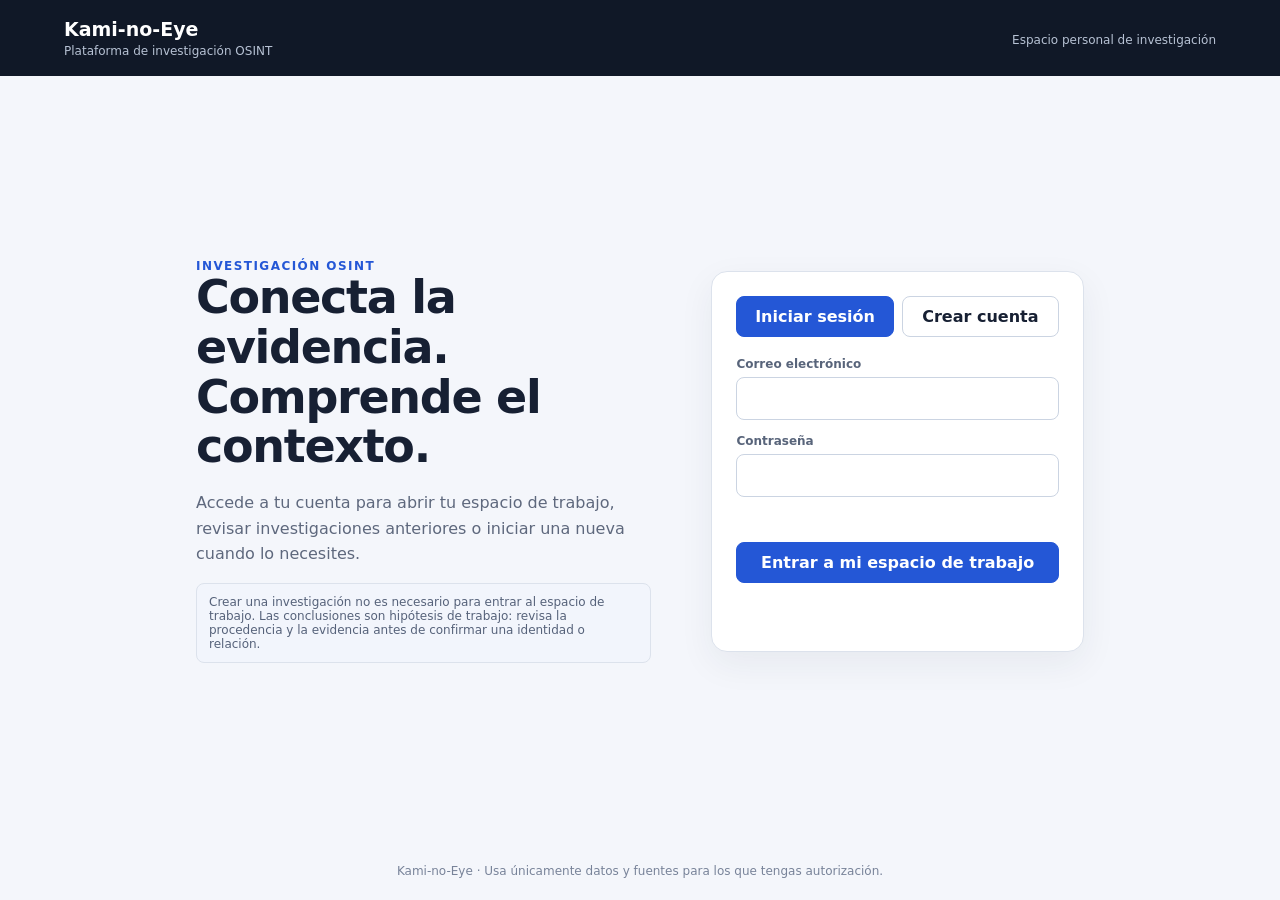
==== app/static/index.html @ b19dcb8b "Separate login and registration from the workspace dashboard" ====
<!doctype html>
<html lang="es"><head><meta charset="utf-8"><meta name="viewport" content="width=device-width, initial-scale=1"><meta name="color-scheme" content="light"><title>Kami-no-Eye · Acceso</title><style>
    :root{font-family:Inter,ui-sans-serif,system-ui,-apple-system,"Segoe UI",sans-serif;color:#172033;background:#f4f6fb;font-synthesis:none}
    *{box-sizing:border-box}body{margin:0;min-height:100vh;display:grid;grid-template-rows:auto 1fr auto}
    header{background:#101827;color:#fff;padding:18px clamp(18px,5vw,64px);display:flex;align-items:center;justify-content:space-between;gap:16px}
    header strong{font-size:19px}header span{display:block;color:#b7c2d4;font-size:12px;margin-top:4px}
    main{width:min(1000px,100%);margin:auto;padding:clamp(18px,5vw,56px);display:grid;grid-template-columns:1.1fr .9fr;gap:clamp(24px,5vw,60px);align-items:center}
    h1{font-size:clamp(30px,4vw,46px);line-height:1.08;letter-spacing:-1.3px;margin:0 0 18px}
    p{line-height:1.6;color:#5e687d}.eyebrow{font-size:12px;text-transform:uppercase;letter-spacing:.12em;font-weight:700;color:#2457d6}
    .card{background:#fff;border:1px solid #dce2ec;border-radius:16px;padding:24px;box-shadow:0 12px 35px #1c2b4610}
    .tabs{display:flex;gap:8px;margin-bottom:20px}.tabs button{flex:1}
    button,input{font:inherit}button{cursor:pointer;border:1px solid #cbd4e2;border-radius:8px;padding:10px 13px;background:#fff;color:#172033;font-weight:650}
    button.primary{background:#2457d6;color:#fff;border-color:#2457d6}button:disabled{opacity:.55;cursor:wait}
    .field{margin-bottom:14px}.field label{display:block;font-size:12px;font-weight:650;color:#58647a;margin-bottom:6px}
    input{width:100%;border:1px solid #cbd4e2;border-radius:8px;padding:11px 12px;background:#fff;color:#172033}
    form[hidden],section[hidden]{display:none!important}.error{color:#b42318;font-size:13px;min-height:18px}.notice{padding:11px 12px;background:#f2f5fc;border:1px solid #dce2ec;border-radius:8px;font-size:12px;color:#56627a}
    .full{width:100%}.secondary{margin-top:8px}.footer{padding:18px;text-align:center;font-size:12px;color:#788399}\n    .workspace-actions{display:flex;gap:8px;flex-wrap:wrap;margin:18px 0}.workspace-actions button{flex:1;min-width:140px}.job-list{display:grid;gap:10px;margin:16px 0}.job-card{border:1px solid #dce2ec;border-radius:10px;padding:14px;background:#fbfcff}.job-card h3{font-size:15px;margin:0 0 7px;overflow-wrap:anywhere}.job-card p{font-size:12px;margin:4px 0}.job-card a{color:#2457d6;font-weight:700}.job-meta{display:flex;gap:8px;flex-wrap:wrap;color:#58647a;font-size:12px}.empty-state{padding:18px;border:1px dashed #cbd4e2;border-radius:10px;text-align:center;color:#58647a;font-size:13px}.section-heading{font-size:16px;margin:24px 0 8px}
    #workspace[hidden]{display:none!important}
    @media(max-width:720px){main{grid-template-columns:1fr;gap:20px}.intro{padding:8px 2px}header{align-items:flex-start;flex-direction:column}}
  
body{display:block;min-height:100vh}main{min-height:calc(100vh - 130px)}[hidden]{display:none!important}
</style></head><body>
<header><div><strong>Kami-no-Eye</strong><span>Plataforma de investigación OSINT</span></div><div><span id="headerStatus">Espacio personal de investigación</span></div></header>
<main>
<section class="intro"><div class="eyebrow">Investigación OSINT</div><h1>Conecta la evidencia. Comprende el contexto.</h1><p>Accede a tu cuenta para abrir tu espacio de trabajo, revisar investigaciones anteriores o iniciar una nueva cuando lo necesites.</p><div class="notice">Crear una investigación no es necesario para entrar al espacio de trabajo. Las conclusiones son hipótesis de trabajo: revisa la procedencia y la evidencia antes de confirmar una identidad o relación.</div></section>
<section class="card" aria-label="Acceso a Kami-no-Eye"><div id="authPanel">
<div class="tabs" role="tablist" aria-label="Autenticación"><button class="primary" type="button" id="loginTab" role="tab" aria-selected="true">Iniciar sesión</button><button type="button" id="registerTab" role="tab" aria-selected="false">Crear cuenta</button></div>
<form id="loginForm"><div class="field"><label for="loginEmail">Correo electrónico</label><input id="loginEmail" type="email" autocomplete="username" maxlength="320" required></div><div class="field"><label for="loginPassword">Contraseña</label><input id="loginPassword" type="password" autocomplete="current-password" maxlength="1024" required></div><p class="error" id="loginError" role="alert" aria-live="polite"></p><button class="primary full" type="submit" id="loginButton">Entrar a mi espacio de trabajo</button></form>
<form id="registerForm" hidden><p class="notice">Crea una cuenta de investigador. La contraseña debe tener al menos 12 caracteres. El acceso a organizaciones requiere que un administrador te añada.</p><div class="field"><label for="registerEmail">Correo electrónico</label><input id="registerEmail" type="email" autocomplete="email" maxlength="320" required></div><div class="field"><label for="registerPassword">Contraseña (mínimo 12 caracteres)</label><input id="registerPassword" type="password" autocomplete="new-password" minlength="12" maxlength="1024" required></div><div class="field"><label for="registerConfirm">Confirmar contraseña</label><input id="registerConfirm" type="password" autocomplete="new-password" minlength="12" maxlength="1024" required></div><p class="error" id="registerError" role="alert" aria-live="polite"></p><button class="primary full" type="submit" id="registerButton">Crear cuenta y entrar</button></form>
</div><p class="error" id="sessionError" role="alert" aria-live="polite"></p></section>
</main><div class="footer">Kami-no-Eye · Usa únicamente datos y fuentes para los que tengas autorización.</div>
<script>
const API='/api/v1',TOKEN_KEY='kami:access-token',$=id=>document.getElementById(id);
function token(){return localStorage.getItem(TOKEN_KEY)}
async function request(path,options={}){const headers={'Content-Type':'application/json',...(options.headers||{})};if(token())headers.Authorization='Bearer '+token();const r=await fetch(API+path,{...options,headers});let data=null;try{data=await r.json()}catch{}if(!r.ok)throw new Error(data?.detail||'Error HTTP '+r.status);return data}
function setTab(tab){const login=tab==='login';$('loginForm').hidden=!login;$('registerForm').hidden=login;$('loginTab').classList.toggle('primary',login);$('registerTab').classList.toggle('primary',!login);$('loginTab').setAttribute('aria-selected',String(login));$('registerTab').setAttribute('aria-selected',String(!login));$('loginError').textContent='';$('registerError').textContent=''}
async function establishSession(data){localStorage.setItem(TOKEN_KEY,data.access_token);await request('/auth/me');location.replace('/ui/workspace')}
$('loginTab').onclick=()=>setTab('login');$('registerTab').onclick=()=>setTab('register');
$('loginForm').addEventListener('submit',async e=>{e.preventDefault();const b=$('loginButton');b.disabled=true;$('loginError').textContent='';try{const data=await request('/auth/login',{method:'POST',body:JSON.stringify({email:$('loginEmail').value.trim(),password:$('loginPassword').value})});await establishSession(data)}catch(err){localStorage.removeItem(TOKEN_KEY);$('loginError').textContent=err.message}finally{b.disabled=false}});
$('registerForm').addEventListener('submit',async e=>{e.preventDefault();const b=$('registerButton'),password=$('registerPassword').value;b.disabled=true;$('registerError').textContent='';if(password.length<12){$('registerError').textContent='La contraseña debe tener al menos 12 caracteres.';b.disabled=false;return}if(password!==$('registerConfirm').value){$('registerError').textContent='Las contraseñas no coinciden.';b.disabled=false;return}try{const data=await request('/auth/register',{method:'POST',body:JSON.stringify({email:$('registerEmail').value.trim(),password})});await establishSession(data)}catch(err){$('registerError').textContent=err.message}finally{b.disabled=false}});
(async()=>{if(!token())return;try{await request('/auth/me');location.replace('/ui/workspace')}catch{localStorage.removeItem(TOKEN_KEY)}})();
</script></body></html>
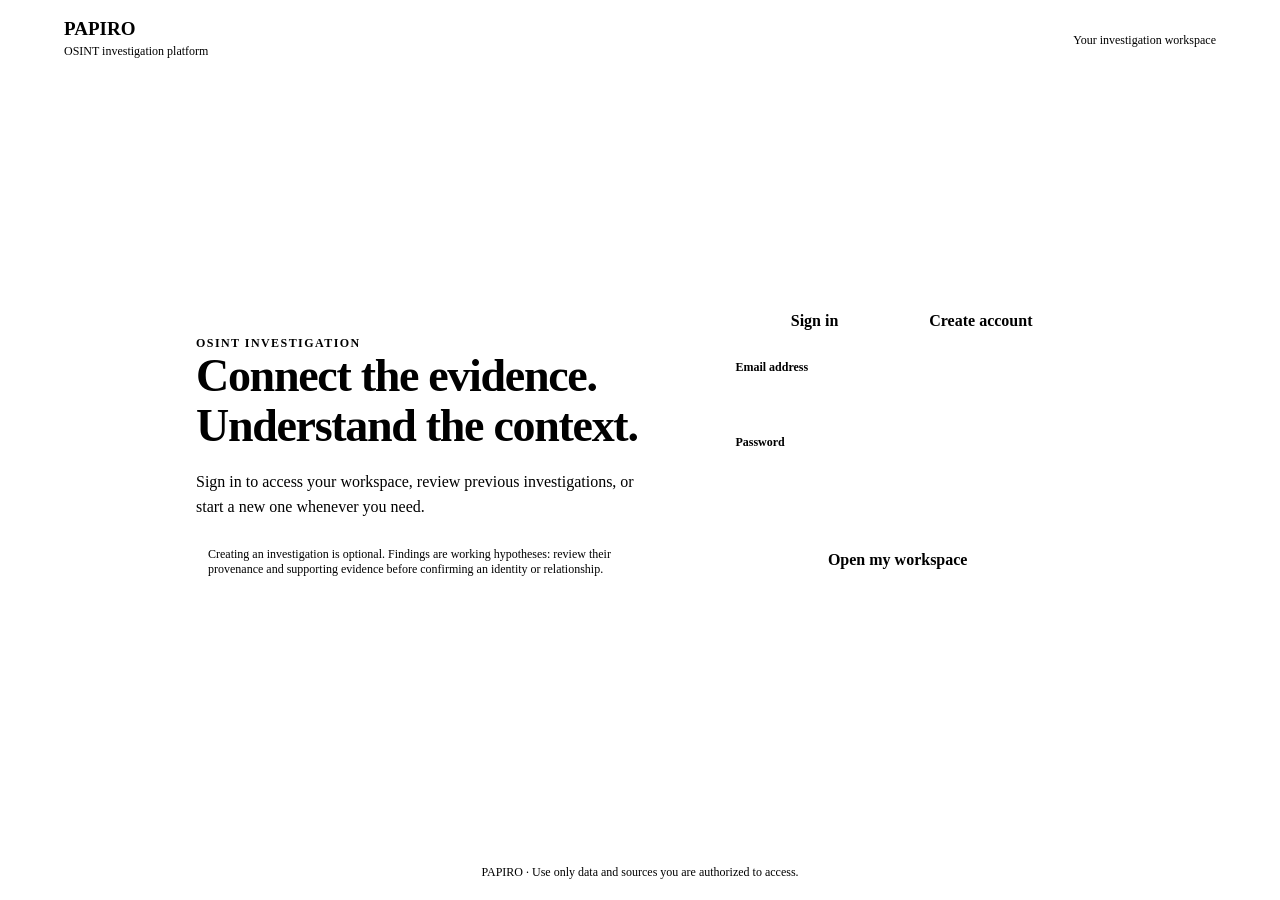
==== commit 3d3f170f: "Rebrand access page with PAPIRO visual system" ====
--- a/app/static/index.html
+++ b/app/static/index.html
@@ -1,42 +1,42 @@
 <!doctype html>
-<html lang="es"><head><meta charset="utf-8"><meta name="viewport" content="width=device-width, initial-scale=1"><meta name="color-scheme" content="light"><title>Kami-no-Eye · Acceso</title><style>
-    :root{font-family:Inter,ui-sans-serif,system-ui,-apple-system,"Segoe UI",sans-serif;color:#172033;background:#f4f6fb;font-synthesis:none}
+<html lang="en-US"><head><link rel="stylesheet" href="/ui/papiro.css"><link rel="icon" type="image/svg+xml" href="/ui/papiro-og.svg" aria-label="PAPIRO"><meta property="og:title" content="PAPIRO"><meta property="og:type" content="website"><meta property="og:image" content="/ui/papiro-og.svg"><meta name="theme-color" content="#FAFAF8"><meta charset="utf-8"><meta name="viewport" content="width=device-width, initial-scale=1"><meta name="color-scheme" content="light"><title>PAPIRO · Sign in</title><style>
+    :root{font-family:var(--font);color:var(--text);background:var(--bg);font-synthesis:none}
     *{box-sizing:border-box}body{margin:0;min-height:100vh;display:grid;grid-template-rows:auto 1fr auto}
-    header{background:#101827;color:#fff;padding:18px clamp(18px,5vw,64px);display:flex;align-items:center;justify-content:space-between;gap:16px}
-    header strong{font-size:19px}header span{display:block;color:#b7c2d4;font-size:12px;margin-top:4px}
+    header{background:var(--text);color:var(--surface);padding:18px clamp(18px,5vw,64px);display:flex;align-items:center;justify-content:space-between;gap:16px}
+    header strong{font-size:19px}header span{display:block;color:var(--text-muted);font-size:12px;margin-top:4px}
     main{width:min(1000px,100%);margin:auto;padding:clamp(18px,5vw,56px);display:grid;grid-template-columns:1.1fr .9fr;gap:clamp(24px,5vw,60px);align-items:center}
     h1{font-size:clamp(30px,4vw,46px);line-height:1.08;letter-spacing:-1.3px;margin:0 0 18px}
-    p{line-height:1.6;color:#5e687d}.eyebrow{font-size:12px;text-transform:uppercase;letter-spacing:.12em;font-weight:700;color:#2457d6}
-    .card{background:#fff;border:1px solid #dce2ec;border-radius:16px;padding:24px;box-shadow:0 12px 35px #1c2b4610}
+    p{line-height:1.6;color:var(--text-muted)}.eyebrow{font-size:12px;text-transform:uppercase;letter-spacing:.12em;font-weight:600;color:var(--accent)}
+    .card{background:var(--surface);border:1px solid var(--border);border-radius:16px;padding:24px;box-shadow:0 12px 35px var(--shadow)}
     .tabs{display:flex;gap:8px;margin-bottom:20px}.tabs button{flex:1}
-    button,input{font:inherit}button{cursor:pointer;border:1px solid #cbd4e2;border-radius:8px;padding:10px 13px;background:#fff;color:#172033;font-weight:650}
-    button.primary{background:#2457d6;color:#fff;border-color:#2457d6}button:disabled{opacity:.55;cursor:wait}
-    .field{margin-bottom:14px}.field label{display:block;font-size:12px;font-weight:650;color:#58647a;margin-bottom:6px}
-    input{width:100%;border:1px solid #cbd4e2;border-radius:8px;padding:11px 12px;background:#fff;color:#172033}
-    form[hidden],section[hidden]{display:none!important}.error{color:#b42318;font-size:13px;min-height:18px}.notice{padding:11px 12px;background:#f2f5fc;border:1px solid #dce2ec;border-radius:8px;font-size:12px;color:#56627a}
-    .full{width:100%}.secondary{margin-top:8px}.footer{padding:18px;text-align:center;font-size:12px;color:#788399}\n    .workspace-actions{display:flex;gap:8px;flex-wrap:wrap;margin:18px 0}.workspace-actions button{flex:1;min-width:140px}.job-list{display:grid;gap:10px;margin:16px 0}.job-card{border:1px solid #dce2ec;border-radius:10px;padding:14px;background:#fbfcff}.job-card h3{font-size:15px;margin:0 0 7px;overflow-wrap:anywhere}.job-card p{font-size:12px;margin:4px 0}.job-card a{color:#2457d6;font-weight:700}.job-meta{display:flex;gap:8px;flex-wrap:wrap;color:#58647a;font-size:12px}.empty-state{padding:18px;border:1px dashed #cbd4e2;border-radius:10px;text-align:center;color:#58647a;font-size:13px}.section-heading{font-size:16px;margin:24px 0 8px}
+    button,input{font:inherit}button{cursor:pointer;border:1px solid var(--border);border-radius:8px;padding:10px 13px;background:var(--surface);color:var(--text);font-weight:600}
+    button.primary{background:var(--accent);color:var(--surface);border-color:var(--accent)}button:disabled{opacity:.55;cursor:wait}
+    .field{margin-bottom:14px}.field label{display:block;font-size:12px;font-weight:600;color:var(--text-muted);margin-bottom:6px}
+    input{width:100%;border:1px solid var(--border);border-radius:8px;padding:11px 12px;background:var(--surface);color:var(--text)}
+    form[hidden],section[hidden]{display:none!important}.error{color:var(--danger);font-size:13px;min-height:18px}.notice{padding:11px 12px;background:var(--surface-subtle);border:1px solid var(--border);border-radius:8px;font-size:12px;color:var(--text-muted)}
+    .full{width:100%}.secondary{margin-top:8px}.footer{padding:18px;text-align:center;font-size:12px;color:var(--text-muted)}\n    .workspace-actions{display:flex;gap:8px;flex-wrap:wrap;margin:18px 0}.workspace-actions button{flex:1;min-width:140px}.job-list{display:grid;gap:10px;margin:16px 0}.job-card{border:1px solid var(--border);border-radius:10px;padding:14px;background:var(--surface-subtle)}.job-card h3{font-size:15px;margin:0 0 7px;overflow-wrap:anywhere}.job-card p{font-size:12px;margin:4px 0}.job-card a{color:var(--accent);font-weight:600}.job-meta{display:flex;gap:8px;flex-wrap:wrap;color:var(--text-muted);font-size:12px}.empty-state{padding:18px;border:1px dashed var(--border);border-radius:10px;text-align:center;color:var(--text-muted);font-size:13px}.section-heading{font-size:16px;margin:24px 0 8px}
     #workspace[hidden]{display:none!important}
     @media(max-width:720px){main{grid-template-columns:1fr;gap:20px}.intro{padding:8px 2px}header{align-items:flex-start;flex-direction:column}}
   
 body{display:block;min-height:100vh}main{min-height:calc(100vh - 130px)}[hidden]{display:none!important}
 </style></head><body>
-<header><div><strong>Kami-no-Eye</strong><span>Plataforma de investigación OSINT</span></div><div><span id="headerStatus">Espacio personal de investigación</span></div></header>
+<header><div><strong class="brand">PAPIRO</strong><span>OSINT investigation platform</span></div><div><span id="headerStatus">Your investigation workspace</span></div></header>
 <main>
-<section class="intro"><div class="eyebrow">Investigación OSINT</div><h1>Conecta la evidencia. Comprende el contexto.</h1><p>Accede a tu cuenta para abrir tu espacio de trabajo, revisar investigaciones anteriores o iniciar una nueva cuando lo necesites.</p><div class="notice">Crear una investigación no es necesario para entrar al espacio de trabajo. Las conclusiones son hipótesis de trabajo: revisa la procedencia y la evidencia antes de confirmar una identidad o relación.</div></section>
-<section class="card" aria-label="Acceso a Kami-no-Eye"><div id="authPanel">
-<div class="tabs" role="tablist" aria-label="Autenticación"><button class="primary" type="button" id="loginTab" role="tab" aria-selected="true">Iniciar sesión</button><button type="button" id="registerTab" role="tab" aria-selected="false">Crear cuenta</button></div>
-<form id="loginForm"><div class="field"><label for="loginEmail">Correo electrónico</label><input id="loginEmail" type="email" autocomplete="username" maxlength="320" required></div><div class="field"><label for="loginPassword">Contraseña</label><input id="loginPassword" type="password" autocomplete="current-password" maxlength="1024" required></div><p class="error" id="loginError" role="alert" aria-live="polite"></p><button class="primary full" type="submit" id="loginButton">Entrar a mi espacio de trabajo</button></form>
-<form id="registerForm" hidden><p class="notice">Crea una cuenta de investigador. La contraseña debe tener al menos 12 caracteres. El acceso a organizaciones requiere que un administrador te añada.</p><div class="field"><label for="registerEmail">Correo electrónico</label><input id="registerEmail" type="email" autocomplete="email" maxlength="320" required></div><div class="field"><label for="registerPassword">Contraseña (mínimo 12 caracteres)</label><input id="registerPassword" type="password" autocomplete="new-password" minlength="12" maxlength="1024" required></div><div class="field"><label for="registerConfirm">Confirmar contraseña</label><input id="registerConfirm" type="password" autocomplete="new-password" minlength="12" maxlength="1024" required></div><p class="error" id="registerError" role="alert" aria-live="polite"></p><button class="primary full" type="submit" id="registerButton">Crear cuenta y entrar</button></form>
+<section class="intro"><div class="eyebrow">OSINT INVESTIGATION</div><h1>Connect the evidence. Understand the context.</h1><p>Sign in to access your workspace, review previous investigations, or start a new one whenever you need.</p><div class="notice">Creating an investigation is optional. Findings are working hypotheses: review their provenance and supporting evidence before confirming an identity or relationship.</div></section>
+<section class="card" aria-label="Sign in to PAPIRO"><div id="authPanel">
+<div class="tabs" role="tablist" aria-label="Authentication"><button class="primary" type="button" id="loginTab" role="tab" aria-selected="true">Sign in</button><button type="button" id="registerTab" role="tab" aria-selected="false">Create account</button></div>
+<form id="loginForm"><div class="field"><label for="loginEmail">Email address</label><input id="loginEmail" type="email" autocomplete="username" maxlength="320" required></div><div class="field"><label for="loginPassword">Password</label><input id="loginPassword" type="password" autocomplete="current-password" maxlength="1024" required></div><p class="error" id="loginError" role="alert" aria-live="polite"></p><button class="primary full" type="submit" id="loginButton">Open my workspace</button></form>
+<form id="registerForm" hidden><p class="notice">Choose an account type. Administrator privileges can only be assigned from system administration. Passwords must contain at least 12 characters.</p><div class="field"><label for="registerRole">Account type</label><select id="registerRole" required><option value="investigator">Investigator — create and manage investigations</option><option value="user">Public — limited access; additional features are not available yet</option><option value="entity">Organization — request an institutional account (verification required)</option></select><div id="entityRegistrationFields" hidden><div class="field"><label for="registerOrganizationName">Official organization name</label><input id="registerOrganizationName" minlength="2" maxlength="200" autocomplete="organization"></div><div class="field"><label for="registerOrganizationSlug">Organization identifier</label><input id="registerOrganizationSlug" minlength="2" maxlength="100" pattern="[a-z0-9]+(?:-[a-z0-9]+)*" placeholder="e.g. research-institute"></div><p class="notice">Submitting a request does not activate an account. An administrator must verify and approve the organization before access is enabled.</p></div></div><div class="field"><label for="registerEmail">Email address</label><input id="registerEmail" type="email" autocomplete="email" maxlength="320" required></div><div class="field"><label for="registerPassword">Password (at least 12 characters)</label><input id="registerPassword" type="password" autocomplete="new-password" minlength="12" maxlength="1024" required></div><div class="field"><label for="registerConfirm">Confirm password</label><input id="registerConfirm" type="password" autocomplete="new-password" minlength="12" maxlength="1024" required></div><p class="error" id="registerError" role="alert" aria-live="polite"></p><p id="registerStatus" role="status" aria-live="polite"></p><button class="primary full" type="submit" id="registerButton">Create account and sign in</button></form>
 </div><p class="error" id="sessionError" role="alert" aria-live="polite"></p></section>
-</main><div class="footer">Kami-no-Eye · Usa únicamente datos y fuentes para los que tengas autorización.</div>
+</main><div class="footer">PAPIRO · Use only data and sources you are authorized to access.</div>
 <script>
 const API='/api/v1',TOKEN_KEY='kami:access-token',$=id=>document.getElementById(id);
 function token(){return localStorage.getItem(TOKEN_KEY)}
 async function request(path,options={}){const headers={'Content-Type':'application/json',...(options.headers||{})};if(token())headers.Authorization='Bearer '+token();const r=await fetch(API+path,{...options,headers});let data=null;try{data=await r.json()}catch{}if(!r.ok)throw new Error(data?.detail||'Error HTTP '+r.status);return data}
 function setTab(tab){const login=tab==='login';$('loginForm').hidden=!login;$('registerForm').hidden=login;$('loginTab').classList.toggle('primary',login);$('registerTab').classList.toggle('primary',!login);$('loginTab').setAttribute('aria-selected',String(login));$('registerTab').setAttribute('aria-selected',String(!login));$('loginError').textContent='';$('registerError').textContent=''}
 async function establishSession(data){localStorage.setItem(TOKEN_KEY,data.access_token);await request('/auth/me');location.replace('/ui/workspace')}
-$('loginTab').onclick=()=>setTab('login');$('registerTab').onclick=()=>setTab('register');
+$('loginTab').onclick=()=>setTab('login');$('registerTab').onclick=()=>setTab('register');$('registerRole').addEventListener('change',()=>{$('registerStatus').textContent='';const isEntity=$('registerRole').value==='entity';$('entityRegistrationFields').hidden=!isEntity;$('registerOrganizationName').required=isEntity;$('registerOrganizationSlug').required=isEntity;$('registerButton').textContent=isEntity?'Submit organization request':'Create account and sign in'});
 $('loginForm').addEventListener('submit',async e=>{e.preventDefault();const b=$('loginButton');b.disabled=true;$('loginError').textContent='';try{const data=await request('/auth/login',{method:'POST',body:JSON.stringify({email:$('loginEmail').value.trim(),password:$('loginPassword').value})});await establishSession(data)}catch(err){localStorage.removeItem(TOKEN_KEY);$('loginError').textContent=err.message}finally{b.disabled=false}});
-$('registerForm').addEventListener('submit',async e=>{e.preventDefault();const b=$('registerButton'),password=$('registerPassword').value;b.disabled=true;$('registerError').textContent='';if(password.length<12){$('registerError').textContent='La contraseña debe tener al menos 12 caracteres.';b.disabled=false;return}if(password!==$('registerConfirm').value){$('registerError').textContent='Las contraseñas no coinciden.';b.disabled=false;return}try{const data=await request('/auth/register',{method:'POST',body:JSON.stringify({email:$('registerEmail').value.trim(),password})});await establishSession(data)}catch(err){$('registerError').textContent=err.message}finally{b.disabled=false}});
+$('registerForm').addEventListener('submit',async e=>{e.preventDefault();const b=$('registerButton'),password=$('registerPassword').value;b.disabled=true;$('registerError').textContent='';$('registerStatus').textContent='';if(password.length<12){$('registerError').textContent='Password must contain at least 12 characters.';b.disabled=false;return}if(password!==$('registerConfirm').value){$('registerError').textContent='Passwords do not match.';b.disabled=false;return}try{const role=$('registerRole').value;if(role==='entity'){const result=await request('/auth/register-entity',{method:'POST',body:JSON.stringify({email:$('registerEmail').value.trim(),password,organization_name:$('registerOrganizationName').value.trim(),organization_slug:$('registerOrganizationSlug').value.trim().toLowerCase()})});$('registerStatus').textContent=result.message||'Request submitted. An administrator must verify it before the account is activated.';$('registerForm').reset();$('entityRegistrationFields').hidden=true;$('registerOrganizationName').required=false;$('registerOrganizationSlug').required=false;$('registerButton').textContent='Create account and sign in';return}const data=await request('/auth/register',{method:'POST',body:JSON.stringify({email:$('registerEmail').value.trim(),password,global_role:role})});await establishSession(data)}catch(err){$('registerError').textContent=err.message}finally{b.disabled=false}});
 (async()=>{if(!token())return;try{await request('/auth/me');location.replace('/ui/workspace')}catch{localStorage.removeItem(TOKEN_KEY)}})();
 </script></body></html>
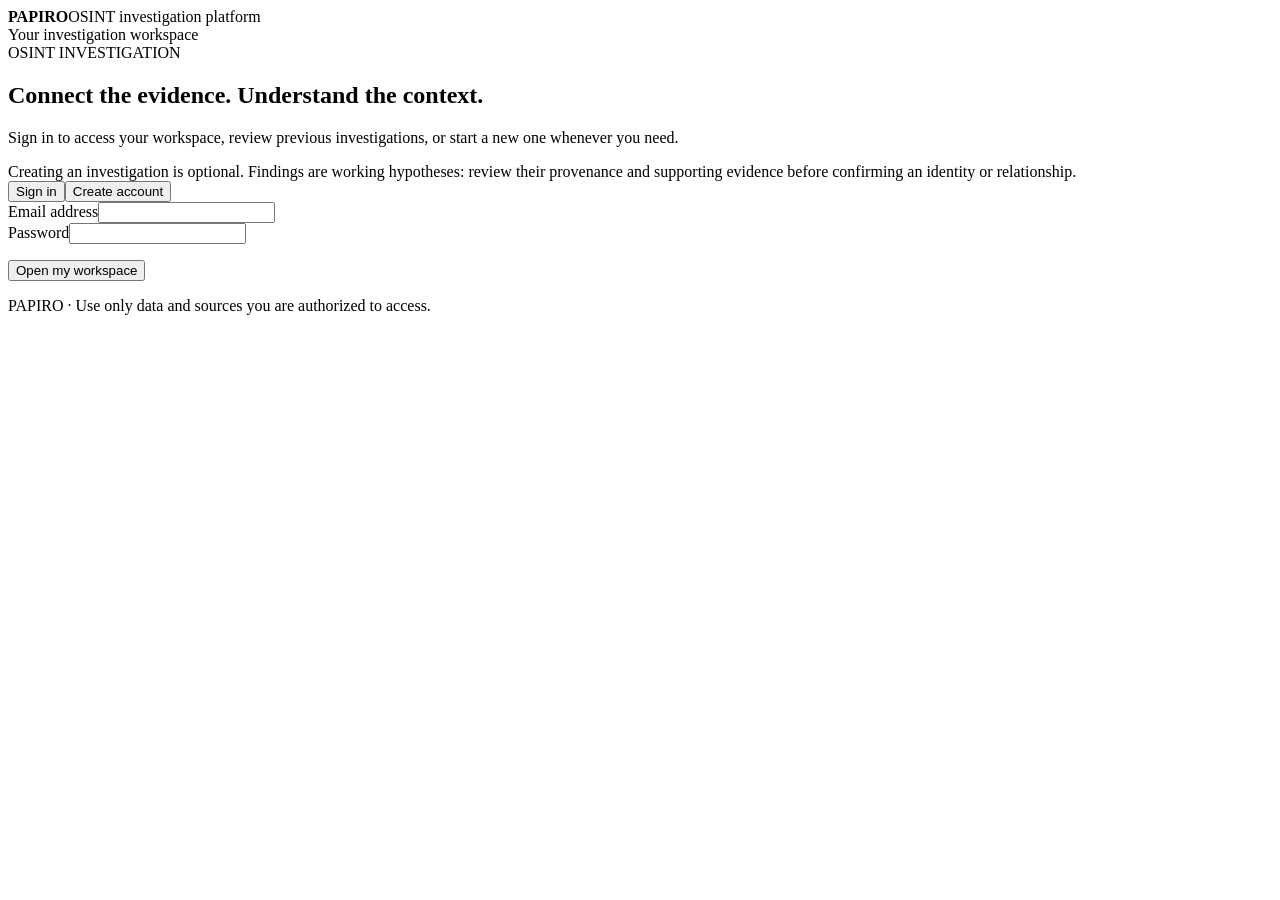
==== commit 4693d3b0: "Separar CSS y JS de la página de acceso" ====
--- a/app/static/index.html
+++ b/app/static/index.html
@@ -1,25 +1,5 @@
 <!doctype html>
-<html lang="en-US"><head><link rel="stylesheet" href="/ui/papiro.css"><link rel="icon" type="image/svg+xml" href="/ui/papiro-og.svg" aria-label="PAPIRO"><meta property="og:title" content="PAPIRO"><meta property="og:type" content="website"><meta property="og:image" content="/ui/papiro-og.svg"><meta name="theme-color" content="#FAFAF8"><meta charset="utf-8"><meta name="viewport" content="width=device-width, initial-scale=1"><meta name="color-scheme" content="light"><title>PAPIRO · Sign in</title><style>
-    :root{font-family:var(--font);color:var(--text);background:var(--bg);font-synthesis:none}
-    *{box-sizing:border-box}body{margin:0;min-height:100vh;display:grid;grid-template-rows:auto 1fr auto}
-    header{background:var(--text);color:var(--surface);padding:18px clamp(18px,5vw,64px);display:flex;align-items:center;justify-content:space-between;gap:16px}
-    header strong{font-size:19px}header span{display:block;color:var(--text-muted);font-size:12px;margin-top:4px}
-    main{width:min(1000px,100%);margin:auto;padding:clamp(18px,5vw,56px);display:grid;grid-template-columns:1.1fr .9fr;gap:clamp(24px,5vw,60px);align-items:center}
-    h1{font-size:clamp(30px,4vw,46px);line-height:1.08;letter-spacing:-1.3px;margin:0 0 18px}
-    p{line-height:1.6;color:var(--text-muted)}.eyebrow{font-size:12px;text-transform:uppercase;letter-spacing:.12em;font-weight:600;color:var(--accent)}
-    .card{background:var(--surface);border:1px solid var(--border);border-radius:16px;padding:24px;box-shadow:0 12px 35px var(--shadow)}
-    .tabs{display:flex;gap:8px;margin-bottom:20px}.tabs button{flex:1}
-    button,input{font:inherit}button{cursor:pointer;border:1px solid var(--border);border-radius:8px;padding:10px 13px;background:var(--surface);color:var(--text);font-weight:600}
-    button.primary{background:var(--accent);color:var(--surface);border-color:var(--accent)}button:disabled{opacity:.55;cursor:wait}
-    .field{margin-bottom:14px}.field label{display:block;font-size:12px;font-weight:600;color:var(--text-muted);margin-bottom:6px}
-    input{width:100%;border:1px solid var(--border);border-radius:8px;padding:11px 12px;background:var(--surface);color:var(--text)}
-    form[hidden],section[hidden]{display:none!important}.error{color:var(--danger);font-size:13px;min-height:18px}.notice{padding:11px 12px;background:var(--surface-subtle);border:1px solid var(--border);border-radius:8px;font-size:12px;color:var(--text-muted)}
-    .full{width:100%}.secondary{margin-top:8px}.footer{padding:18px;text-align:center;font-size:12px;color:var(--text-muted)}\n    .workspace-actions{display:flex;gap:8px;flex-wrap:wrap;margin:18px 0}.workspace-actions button{flex:1;min-width:140px}.job-list{display:grid;gap:10px;margin:16px 0}.job-card{border:1px solid var(--border);border-radius:10px;padding:14px;background:var(--surface-subtle)}.job-card h3{font-size:15px;margin:0 0 7px;overflow-wrap:anywhere}.job-card p{font-size:12px;margin:4px 0}.job-card a{color:var(--accent);font-weight:600}.job-meta{display:flex;gap:8px;flex-wrap:wrap;color:var(--text-muted);font-size:12px}.empty-state{padding:18px;border:1px dashed var(--border);border-radius:10px;text-align:center;color:var(--text-muted);font-size:13px}.section-heading{font-size:16px;margin:24px 0 8px}
-    #workspace[hidden]{display:none!important}
-    @media(max-width:720px){main{grid-template-columns:1fr;gap:20px}.intro{padding:8px 2px}header{align-items:flex-start;flex-direction:column}}
-  
-body{display:block;min-height:100vh}main{min-height:calc(100vh - 130px)}[hidden]{display:none!important}
-</style></head><body>
+<html lang="en-US"><head><link rel="stylesheet" href="/ui/papiro.css"><link rel="icon" type="image/svg+xml" href="/ui/papiro-og.svg" aria-label="PAPIRO"><meta property="og:title" content="PAPIRO"><meta property="og:type" content="website"><meta property="og:image" content="/ui/papiro-og.svg"><meta name="theme-color" content="#FAFAF8"><meta charset="utf-8"><meta name="viewport" content="width=device-width, initial-scale=1"><meta name="color-scheme" content="light"><title>PAPIRO · Sign in</title><link rel="stylesheet" href="/ui/assets/index.css"></head><body>
 <header><div><strong class="brand">PAPIRO</strong><span>OSINT investigation platform</span></div><div><span id="headerStatus">Your investigation workspace</span></div></header>
 <main>
 <section class="intro"><div class="eyebrow">OSINT INVESTIGATION</div><h1>Connect the evidence. Understand the context.</h1><p>Sign in to access your workspace, review previous investigations, or start a new one whenever you need.</p><div class="notice">Creating an investigation is optional. Findings are working hypotheses: review their provenance and supporting evidence before confirming an identity or relationship.</div></section>
@@ -29,14 +9,4 @@
 <form id="registerForm" hidden><p class="notice">Choose an account type. Administrator privileges can only be assigned from system administration. Passwords must contain at least 12 characters.</p><div class="field"><label for="registerRole">Account type</label><select id="registerRole" required><option value="investigator">Investigator — create and manage investigations</option><option value="user">Public — limited access; additional features are not available yet</option><option value="entity">Organization — request an institutional account (verification required)</option></select><div id="entityRegistrationFields" hidden><div class="field"><label for="registerOrganizationName">Official organization name</label><input id="registerOrganizationName" minlength="2" maxlength="200" autocomplete="organization"></div><div class="field"><label for="registerOrganizationSlug">Organization identifier</label><input id="registerOrganizationSlug" minlength="2" maxlength="100" pattern="[a-z0-9]+(?:-[a-z0-9]+)*" placeholder="e.g. research-institute"></div><p class="notice">Submitting a request does not activate an account. An administrator must verify and approve the organization before access is enabled.</p></div></div><div class="field"><label for="registerEmail">Email address</label><input id="registerEmail" type="email" autocomplete="email" maxlength="320" required></div><div class="field"><label for="registerPassword">Password (at least 12 characters)</label><input id="registerPassword" type="password" autocomplete="new-password" minlength="12" maxlength="1024" required></div><div class="field"><label for="registerConfirm">Confirm password</label><input id="registerConfirm" type="password" autocomplete="new-password" minlength="12" maxlength="1024" required></div><p class="error" id="registerError" role="alert" aria-live="polite"></p><p id="registerStatus" role="status" aria-live="polite"></p><button class="primary full" type="submit" id="registerButton">Create account and sign in</button></form>
 </div><p class="error" id="sessionError" role="alert" aria-live="polite"></p></section>
 </main><div class="footer">PAPIRO · Use only data and sources you are authorized to access.</div>
-<script>
-const API='/api/v1',TOKEN_KEY='kami:access-token',$=id=>document.getElementById(id);
-function token(){return localStorage.getItem(TOKEN_KEY)}
-async function request(path,options={}){const headers={'Content-Type':'application/json',...(options.headers||{})};if(token())headers.Authorization='Bearer '+token();const r=await fetch(API+path,{...options,headers});let data=null;try{data=await r.json()}catch{}if(!r.ok)throw new Error(data?.detail||'Error HTTP '+r.status);return data}
-function setTab(tab){const login=tab==='login';$('loginForm').hidden=!login;$('registerForm').hidden=login;$('loginTab').classList.toggle('primary',login);$('registerTab').classList.toggle('primary',!login);$('loginTab').setAttribute('aria-selected',String(login));$('registerTab').setAttribute('aria-selected',String(!login));$('loginError').textContent='';$('registerError').textContent=''}
-async function establishSession(data){localStorage.setItem(TOKEN_KEY,data.access_token);await request('/auth/me');location.replace('/ui/workspace')}
-$('loginTab').onclick=()=>setTab('login');$('registerTab').onclick=()=>setTab('register');$('registerRole').addEventListener('change',()=>{$('registerStatus').textContent='';const isEntity=$('registerRole').value==='entity';$('entityRegistrationFields').hidden=!isEntity;$('registerOrganizationName').required=isEntity;$('registerOrganizationSlug').required=isEntity;$('registerButton').textContent=isEntity?'Submit organization request':'Create account and sign in'});
-$('loginForm').addEventListener('submit',async e=>{e.preventDefault();const b=$('loginButton');b.disabled=true;$('loginError').textContent='';try{const data=await request('/auth/login',{method:'POST',body:JSON.stringify({email:$('loginEmail').value.trim(),password:$('loginPassword').value})});await establishSession(data)}catch(err){localStorage.removeItem(TOKEN_KEY);$('loginError').textContent=err.message}finally{b.disabled=false}});
-$('registerForm').addEventListener('submit',async e=>{e.preventDefault();const b=$('registerButton'),password=$('registerPassword').value;b.disabled=true;$('registerError').textContent='';$('registerStatus').textContent='';if(password.length<12){$('registerError').textContent='Password must contain at least 12 characters.';b.disabled=false;return}if(password!==$('registerConfirm').value){$('registerError').textContent='Passwords do not match.';b.disabled=false;return}try{const role=$('registerRole').value;if(role==='entity'){const result=await request('/auth/register-entity',{method:'POST',body:JSON.stringify({email:$('registerEmail').value.trim(),password,organization_name:$('registerOrganizationName').value.trim(),organization_slug:$('registerOrganizationSlug').value.trim().toLowerCase()})});$('registerStatus').textContent=result.message||'Request submitted. An administrator must verify it before the account is activated.';$('registerForm').reset();$('entityRegistrationFields').hidden=true;$('registerOrganizationName').required=false;$('registerOrganizationSlug').required=false;$('registerButton').textContent='Create account and sign in';return}const data=await request('/auth/register',{method:'POST',body:JSON.stringify({email:$('registerEmail').value.trim(),password,global_role:role})});await establishSession(data)}catch(err){$('registerError').textContent=err.message}finally{b.disabled=false}});
-(async()=>{if(!token())return;try{await request('/auth/me');location.replace('/ui/workspace')}catch{localStorage.removeItem(TOKEN_KEY)}})();
-</script></body></html>+<script src="/ui/assets/index.js" defer></script></body></html>
